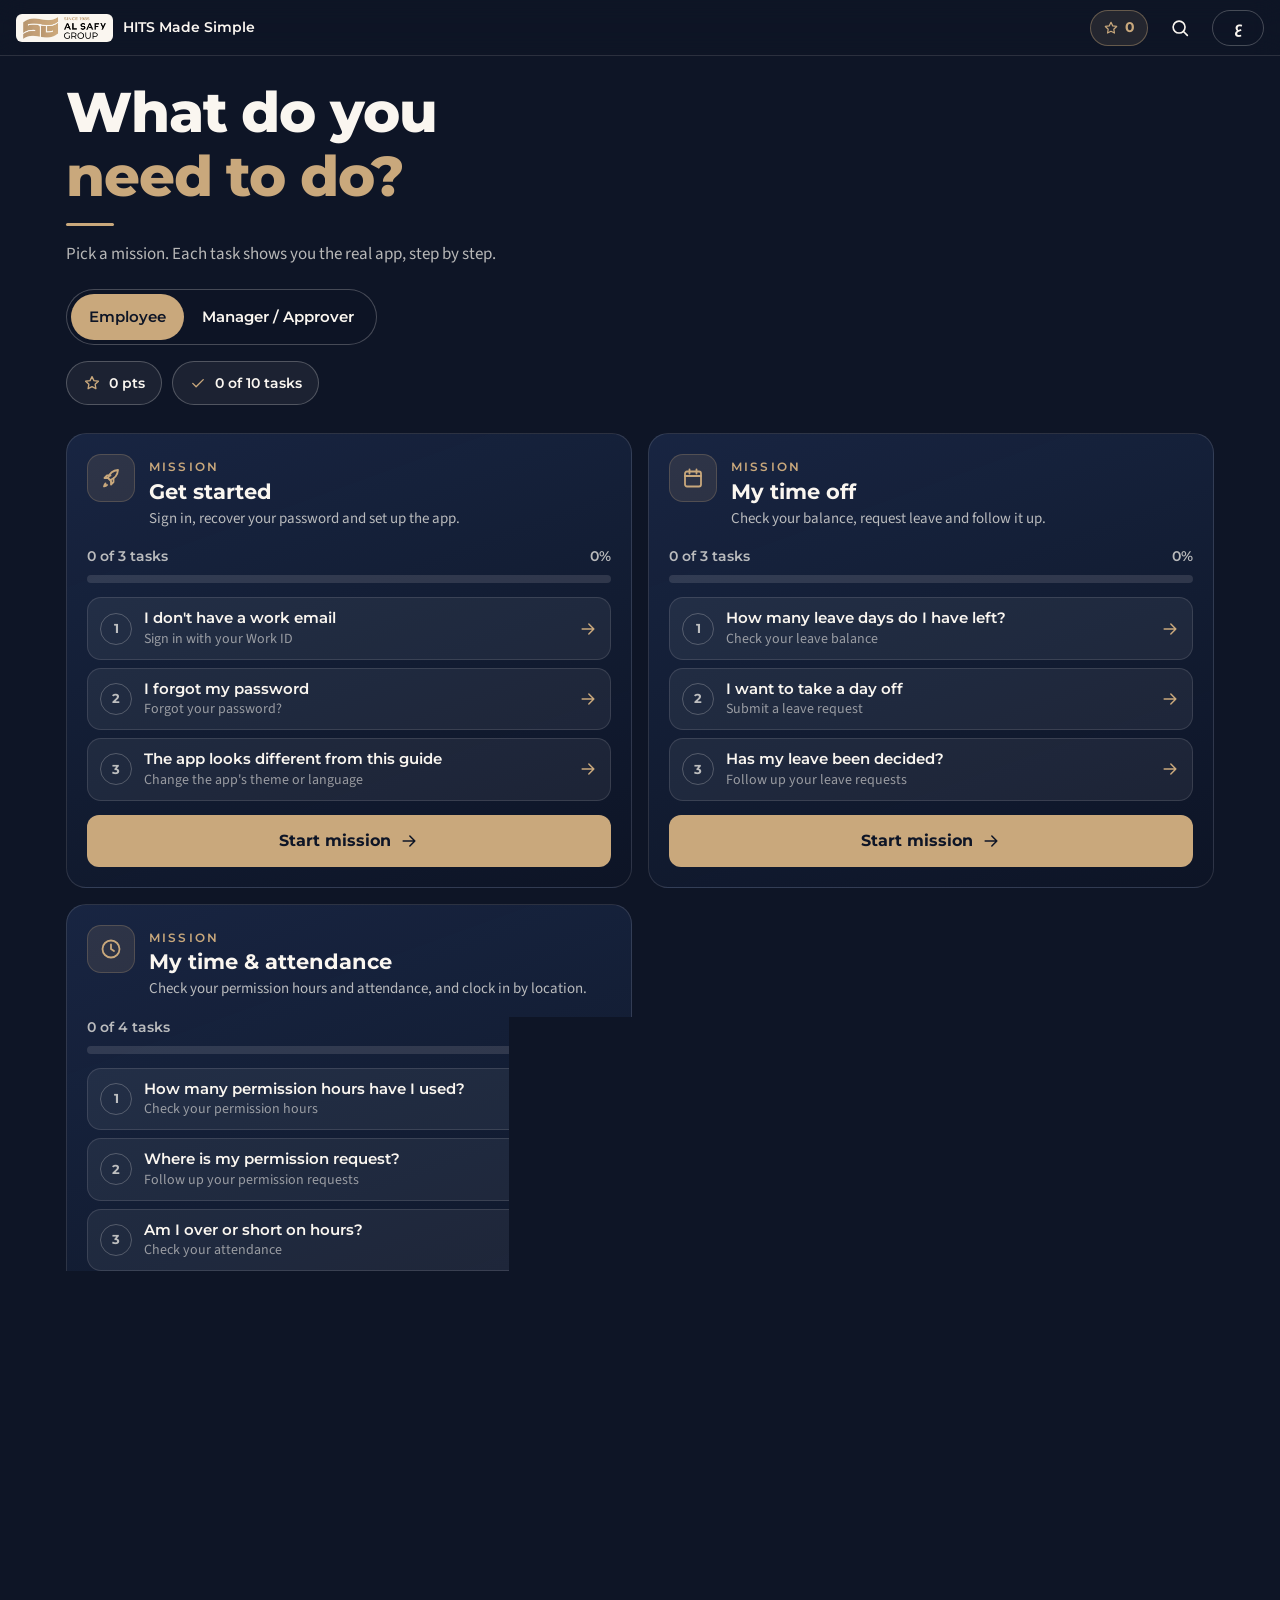
==== v3/index.html @ d75e9162 "Add HITS Made Simple v3.0 preview at /v3/ Missions with progress bars, points and a final question p" ====
<!DOCTYPE html>
<html lang="en" dir="ltr">
<head>
<meta charset="utf-8">
<title>HITS Made Simple</title>
<meta name="viewport" content="width=device-width, initial-scale=1, viewport-fit=cover">
<meta name="robots" content="noindex, nofollow">
<meta name="theme-color" content="#0E1526">
<meta name="apple-mobile-web-app-capable" content="yes">
<meta name="mobile-web-app-capable" content="yes">
<meta name="apple-mobile-web-app-title" content="HITS Made Simple">
<meta name="application-name" content="HITS Made Simple">
<meta name="description" content="HITS Made Simple — step-by-step missions for the HITS Easy Go app. Al Safy Group People & Culture.">
<link rel="apple-touch-icon" href="assets/img/icon-180.png">
<link rel="icon" href="assets/img/icon-180.png">
<link rel="preload" href="assets/fonts/montserrat-latin.woff2" as="font" type="font/woff2" crossorigin>
<link rel="stylesheet" href="assets/app.css?v=3.0">
</head>
<body>
<div id="app"></div>
<noscript><p style="padding:24px;color:#FAF6F0">Please turn on JavaScript to use HITS Made Simple.</p></noscript>
<script src="assets/data.js?v=3.0"></script>
<script src="assets/config.js?v=3.0"></script>
<script src="assets/app.js?v=3.0"></script>
</body>
</html>
---- v3/assets/app.css ----
/* HITS Made Simple v3 — Al Safy HITS Playbook design system (locked palette) */
@font-face{font-family:'Montserrat';font-style:normal;font-weight:400 800;font-display:swap;src:url(fonts/montserrat-latin.woff2) format('woff2');unicode-range:U+0000-00FF,U+0131,U+0152-0153,U+02BB-02BC,U+02C6,U+02DA,U+02DC,U+0304,U+0308,U+0329,U+2000-206F,U+20AC,U+2122,U+2191,U+2193,U+2212,U+2215,U+FEFF,U+FFFD}
@font-face{font-family:'Montserrat';font-style:normal;font-weight:400 800;font-display:swap;src:url(fonts/montserrat-latin-ext.woff2) format('woff2');unicode-range:U+0100-02BA,U+02BD-02C5,U+02C7-02CC,U+02CE-02D7,U+02DD-02FF,U+1E00-1EFF,U+20A0-20C0,U+2C60-2C7F,U+A720-A7FF}
@font-face{font-family:'Source Sans 3';font-style:normal;font-weight:400 700;font-display:swap;src:url(fonts/source-latin.woff2) format('woff2');unicode-range:U+0000-00FF,U+0131,U+0152-0153,U+02BB-02BC,U+02C6,U+02DA,U+02DC,U+0304,U+0308,U+0329,U+2000-206F,U+20AC,U+2122,U+2191,U+2193,U+2212,U+2215,U+FEFF,U+FFFD}
@font-face{font-family:'Source Sans 3';font-style:normal;font-weight:400 700;font-display:swap;src:url(fonts/source-latin-ext.woff2) format('woff2');unicode-range:U+0100-02BA,U+02BD-02C5,U+02C7-02CC,U+02CE-02D7,U+02DD-02FF,U+1E00-1EFF,U+20A0-20C0,U+2C60-2C7F,U+A720-A7FF}
@font-face{font-family:'Noto Kufi Arabic';font-style:normal;font-weight:400 700;font-display:swap;src:url(fonts/kufi-arabic.woff2) format('woff2');unicode-range:U+0600-06FF,U+0750-077F,U+0870-088E,U+0890-0891,U+0897-08E1,U+08E3-08FF,U+200C-200E,U+2010-2011,U+204F,U+2E41,U+FB50-FDFF,U+FE70-FE74,U+FE76-FEFC}
@font-face{font-family:'Noto Sans Arabic';font-style:normal;font-weight:400 700;font-display:swap;src:url(fonts/notosans-arabic.woff2) format('woff2');unicode-range:U+0600-06FF,U+0750-077F,U+0870-088E,U+0890-0891,U+0897-08E1,U+08E3-08FF,U+200C-200E,U+2010-2011,U+204F,U+2E41,U+FB50-FDFF,U+FE70-FE74,U+FE76-FEFC}

:root{
  --cream:#FAF6F0;--tan:#C9A87C;--navy:#1B2A4A;--deep:#0E1526;--ink:#262628;
  --cream-88:rgba(250,246,240,.88);--cream-72:rgba(250,246,240,.72);--cream-56:rgba(250,246,240,.56);--cream-24:rgba(250,246,240,.24);--cream-12:rgba(250,246,240,.12);--cream-06:rgba(250,246,240,.06);
  --tan-56:rgba(201,168,124,.56);--tan-40:rgba(201,168,124,.40);--tan-24:rgba(201,168,124,.24);--tan-12:rgba(201,168,124,.12);
  --navy-80:rgba(27,42,74,.80);--navy-56:rgba(27,42,74,.56);--deep-80:rgba(14,21,38,.80);--deep-45:rgba(14,21,38,.45);
  --fh:'Montserrat','Noto Kufi Arabic',system-ui,sans-serif;
  --fb:'Source Sans 3','Source Sans Pro','Noto Sans Arabic',system-ui,sans-serif;
  --ease:cubic-bezier(.2,.7,.2,1);--ease-io:cubic-bezier(.65,0,.35,1);
  --ring:0 0 0 2px var(--deep),0 0 0 4px var(--tan);
  --hdr:56px;--bar:76px;--safe-b:env(safe-area-inset-bottom,0px);
}
*{box-sizing:border-box}
html,body{margin:0;background:var(--deep);color:var(--cream);font-family:var(--fb);font-size:17px;line-height:1.5;-webkit-font-smoothing:antialiased;overflow-x:hidden;-webkit-tap-highlight-color:transparent}
html[lang=ar] body{line-height:1.7}
body{min-height:100vh;min-height:100dvh}
body::before{content:"";position:fixed;inset:0;z-index:-1;background:linear-gradient(180deg,rgba(14,21,38,.25),rgba(14,21,38,.6)),url(img/page-bg.webp) center/cover no-repeat,var(--deep)}
h1,h2,h3{font-family:var(--fh);font-weight:700;line-height:1.15;margin:0;text-wrap:balance}
html[lang=ar] h1,html[lang=ar] h2,html[lang=ar] h3{line-height:1.4}
p{margin:0;text-wrap:pretty}
button{font:inherit;color:inherit}
a{color:var(--tan)}
:focus-visible{outline:none;box-shadow:var(--ring)}
bdi.l{white-space:nowrap;unicode-bidi:isolate}
.sr{position:absolute;top:0;left:0;width:1px;height:1px;overflow:hidden;clip:rect(0 0 0 0);white-space:nowrap}
.skip{position:absolute;left:8px;top:-60px;z-index:99;background:var(--tan);color:var(--deep);padding:10px 14px;border-radius:8px;font-weight:700}
.skip:focus{top:8px}

/* ---------- header (fixed positions in both languages) ---------- */
.hdr{position:sticky;top:0;z-index:30;height:var(--hdr);display:flex;align-items:center;gap:10px;padding:0 16px;background:rgba(14,21,38,.86);backdrop-filter:blur(14px);-webkit-backdrop-filter:blur(14px);border-bottom:1px solid var(--cream-12)}
.brand{display:flex;align-items:center;gap:10px;min-width:0;flex:1;text-decoration:none;color:var(--cream);border-radius:10px}
.plate{background:var(--cream);border-radius:6px;padding:3px 7px;display:flex;align-items:center;flex:none}
.plate img{height:22px;width:auto;display:block}
.brand b{font-family:var(--fh);font-weight:600;font-size:14px;white-space:nowrap;overflow:hidden;text-overflow:ellipsis}
.chip-pts{display:inline-flex;align-items:center;gap:6px;height:36px;padding:0 12px;border-radius:999px;border:1px solid var(--tan-40);background:var(--tan-12);color:var(--tan);font-family:var(--fh);font-weight:700;font-size:14px;white-space:nowrap}
.chip-pts svg{width:16px;height:16px}
.chip-pts.pop{animation:pop .6s var(--ease)}
@keyframes pop{0%{transform:scale(1)}35%{transform:scale(1.18);background:var(--tan);color:var(--deep)}100%{transform:scale(1)}}
.ibtn{width:44px;height:44px;border-radius:999px;border:0;background:transparent;display:grid;place-items:center;cursor:pointer;color:var(--cream);flex:none}
.ibtn svg{width:22px;height:22px}
.ibtn:hover{background:var(--cream-06)}
.lang{height:36px;min-width:52px;padding:0 12px;border-radius:999px;border:1px solid var(--cream-24);background:transparent;color:var(--cream);font-family:'Noto Kufi Arabic','Montserrat',sans-serif;font-weight:700;font-size:15px;cursor:pointer;flex:none}
.lang[data-to=en]{font-family:'Montserrat',sans-serif}

/* ---------- layout ---------- */
main{display:block}
.wrap{max-width:1180px;margin:0 auto;padding:24px 16px 48px}
.eyebrow{font-family:var(--fh);font-size:12px;font-weight:600;letter-spacing:.18em;text-transform:uppercase;color:var(--tan)}
html[lang=ar] .eyebrow{letter-spacing:0;text-transform:none;font-size:14px}
.two{display:block}
.two span{display:block}
.two span+span{color:var(--tan)}
.rule{width:48px;height:3px;border-radius:2px;background:var(--tan);margin:14px 0 16px}
.muted{color:var(--cream-72)}

/* ---------- home ---------- */
.hero h1{font-size:clamp(34px,8.6vw,56px);font-weight:800;letter-spacing:-.02em}
html[lang=ar] .hero h1{letter-spacing:0;font-size:clamp(30px,7.6vw,50px)}
.hero p{font-size:17px;color:var(--cream-72);max-width:560px}
.seg{display:inline-flex;padding:4px;border-radius:999px;border:1px solid var(--cream-24);background:var(--deep-80);margin-top:22px;max-width:100%}
.seg button{border:0;background:transparent;color:var(--cream);height:46px;padding:0 18px;border-radius:999px;font-family:var(--fh);font-weight:600;font-size:15px;cursor:pointer;white-space:nowrap}
.seg button[aria-pressed=true]{background:var(--tan);color:var(--deep)}
.stats{display:flex;flex-wrap:wrap;gap:10px;margin-top:16px}
.stat{display:inline-flex;align-items:center;gap:8px;height:44px;padding:0 16px;border-radius:999px;border:1px solid var(--cream-24);background:var(--cream-06);font-family:var(--fh);font-weight:600;font-size:14px}
.stat svg{width:18px;height:18px;color:var(--tan)}
.note{margin-top:14px;font-size:15px;color:var(--cream-72);display:flex;gap:8px;align-items:flex-start}
.note svg{width:18px;height:18px;flex:none;margin-top:3px;color:var(--tan)}
.missions{display:grid;gap:16px;margin-top:28px}
@media(min-width:900px){.missions{grid-template-columns:repeat(2,1fr)}}
.mcard{position:relative;border-radius:20px;border:1px solid var(--cream-12);background:linear-gradient(160deg,rgba(27,42,74,.78),rgba(14,21,38,.72));padding:20px;overflow:hidden}
.mcard.complete{border-color:var(--tan-40)}
.mhead{display:flex;gap:14px;align-items:flex-start}
.micon{width:48px;height:48px;border-radius:14px;background:var(--tan-12);border:1px solid var(--tan-24);display:grid;place-items:center;color:var(--tan);flex:none}
.micon svg{width:24px;height:24px}
.mcard h2{font-size:21px}
.mcard .out{font-size:15px;color:var(--cream-72);margin-top:4px}
.badge-done{position:absolute;top:16px;inset-inline-end:16px;display:inline-flex;align-items:center;gap:6px;height:28px;padding:0 10px;border-radius:999px;background:var(--tan);color:var(--deep);font-family:var(--fh);font-weight:700;font-size:12px}
.badge-done svg{width:14px;height:14px}
.pbar{margin-top:16px}
.pbar .lbl{display:flex;justify-content:space-between;font-size:14px;color:var(--cream-72);font-family:var(--fh);font-weight:600;margin-bottom:8px}
.track{height:8px;border-radius:99px;background:var(--cream-12);overflow:hidden}
.track i{display:block;height:100%;border-radius:99px;background:linear-gradient(90deg,var(--tan),#e3cba6);width:0;transition:width .9s var(--ease)}
.tlist{list-style:none;margin:14px 0 0;padding:0;display:grid;gap:8px}
.trow{display:flex;align-items:center;gap:12px;width:100%;min-height:58px;padding:10px 12px;border-radius:14px;border:1px solid var(--cream-12);background:var(--cream-06);cursor:pointer;text-align:start;color:var(--cream)}
.trow:hover{background:rgba(250,246,240,.1)}
.tnum{width:32px;height:32px;border-radius:999px;border:1.5px solid var(--cream-24);display:grid;place-items:center;font-family:var(--fh);font-weight:700;font-size:13px;color:var(--cream-72);flex:none}
.trow.done .tnum{background:var(--tan);border-color:var(--tan);color:var(--deep)}
.tnum svg{width:16px;height:16px}
.ttxt{flex:1;min-width:0}
.ttxt b{display:block;font-family:var(--fh);font-weight:600;font-size:15px;line-height:1.3}
.ttxt small{display:block;color:var(--cream-56);font-size:14px;line-height:1.35;margin-top:2px}
.trow .go{width:20px;height:20px;color:var(--tan);flex:none}
html[dir=rtl] .trow .go{transform:scaleX(-1)}
.btn{display:inline-flex;align-items:center;justify-content:center;gap:8px;min-height:52px;padding:0 22px;border-radius:12px;border:1px solid transparent;font-family:var(--fh);font-weight:700;font-size:16px;cursor:pointer;text-decoration:none}
.btn svg{width:20px;height:20px}
.btn-p{background:var(--tan);color:var(--deep)}
.btn-p:hover{background:#d6b88f}
.btn-p:focus-visible{background:var(--tan);color:var(--deep)}
.btn-g{background:var(--deep-80);color:var(--cream);border-color:var(--cream-24)}
.btn-g:hover{background:var(--navy)}
.mcard .btn{width:100%;margin-top:14px}
.foot{margin-top:36px;padding-top:20px;border-top:1px solid var(--cream-12);display:grid;gap:14px;color:var(--cream-56);font-size:14px}
.foot .row{display:flex;flex-wrap:wrap;gap:10px;align-items:center}
.tbtn{background:transparent;border:0;color:var(--tan);font-family:var(--fh);font-weight:600;font-size:15px;cursor:pointer;min-height:44px;padding:0 4px;display:inline-flex;align-items:center;gap:8px;text-decoration:underline;text-underline-offset:4px;text-decoration-color:var(--tan-40)}
.tbtn svg{width:18px;height:18px}
.dept select{height:44px;border-radius:10px;border:1px solid var(--cream-24);background:var(--deep-80);color:var(--cream);padding:0 10px;font:inherit;font-size:15px}

/* ---------- search ---------- */
.search{position:fixed;inset:var(--hdr) 0 0 0;z-index:29;background:rgba(14,21,38,.98);padding:14px 16px 18px;overflow:auto}
.search input{width:100%;height:52px;border-radius:12px;border:1px solid var(--cream-24);background:var(--deep-80);color:var(--cream);font:inherit;padding:0 16px}
.search ul{list-style:none;margin:12px 0 0;padding:0;display:grid;gap:8px;max-width:760px}
.search .wrapi{max-width:760px;margin:0 auto}

/* ---------- task view ---------- */
.task{display:flex;flex-direction:column;min-height:calc(100dvh - var(--hdr))}
.strip{display:flex;align-items:center;gap:10px;padding:10px 0 6px}
.strip .mname{font-family:var(--fh);font-weight:600;font-size:13px;color:var(--cream-72);white-space:nowrap;overflow:hidden;text-overflow:ellipsis;flex:1;min-width:0}
.strip .mname b{color:var(--tan);font-weight:700}
.segs{display:flex;gap:4px;flex:none}
.segs i{width:22px;height:5px;border-radius:9px;background:var(--cream-24)}
.segs i.on{background:var(--tan)}
.segs i.cur{background:var(--cream)}
.steprow{display:flex;align-items:center;justify-content:space-between;gap:10px;padding:2px 0 6px}
.dots{display:flex;gap:6px;align-items:center}
.dots i{width:6px;height:6px;border-radius:9px;background:var(--cream-24);transition:all .3s var(--ease)}
.dots i.on{background:var(--tan-56)}
.dots i.cur{width:22px;background:var(--tan);box-shadow:0 0 10px var(--tan-40)}
.steprow span{font-family:var(--fh);font-weight:600;font-size:14px;color:var(--cream-88)}
.tbody{flex:1;display:flex;flex-direction:column;min-height:0;padding:0 16px calc(var(--bar) + var(--safe-b) + 12px)}
.stagebox{flex:1 1 auto;min-height:260px;display:flex;align-items:center;justify-content:center;position:relative}
.copy{padding-top:12px}
.copy h2{font-size:clamp(25px,6.6vw,30px);font-weight:700}
html[lang=ar] .copy h2{font-size:clamp(22px,5.8vw,27px)}
.copy .rule{margin:10px 0 10px}
.copy p{font-size:17px}
.copy .helper{color:var(--cream-72);font-size:15px;margin-top:8px}
.vtag{display:inline-block;margin-top:8px;font-size:11px;font-family:var(--fh);font-weight:700;letter-spacing:.1em;color:var(--deep);background:var(--tan);border-radius:4px;padding:2px 6px}

/* phone stage — layers from the approved Phone Mockup Plate */
.stage{position:relative;aspect-ratio:820/1200;border-radius:16px;overflow:hidden;background:var(--deep);flex:none}
.stage>img.bg,.stage>img.glow,.stage>img.frame{position:absolute;inset:0;width:100%;height:100%;pointer-events:none;user-select:none}
.stage>img.bg{object-fit:cover}
.stage>img.glow{mix-blend-mode:screen}
.slot{position:absolute;left:20%;top:5.333%;width:60%;height:87.667%;border-radius:10.6%/4.9%;overflow:hidden;background:var(--deep);cursor:zoom-in}
.slot .scr{position:absolute;inset:0;width:100%;height:100%;object-fit:cover;object-position:top center;will-change:transform,opacity}
.spot{position:absolute;z-index:5;border-radius:10px;box-shadow:0 0 0 2000px rgba(14,21,38,.62);opacity:0;pointer-events:none}
.hring{position:absolute;z-index:6;border-radius:10px;border:2.5px solid var(--tan);box-shadow:0 0 0 2px rgba(14,21,38,.9),0 0 20px 2px var(--tan-56),inset 0 0 14px var(--tan-24);opacity:0;pointer-events:none}
.ptr{position:absolute;width:22px;height:22px;margin:-11px 0 0 -11px;border-radius:50%;background:radial-gradient(circle,#fff 0 22%,var(--tan) 40%,rgba(201,168,124,.25) 70%,transparent 72%);box-shadow:0 0 16px 4px rgba(201,168,124,.55);opacity:0;pointer-events:none;z-index:8}
.ripple{position:absolute;width:44px;height:44px;margin:-22px 0 0 -22px;border-radius:50%;border:2px solid var(--tan);opacity:0;pointer-events:none;z-index:7}
.zoomchip{position:absolute;bottom:10px;inset-inline-end:10px;z-index:4;display:inline-flex;align-items:center;gap:6px;height:30px;padding:0 12px;border-radius:999px;background:var(--deep-80);border:1px solid var(--cream-24);color:var(--cream);font-family:var(--fh);font-weight:600;font-size:12px;cursor:zoom-in}
.zoomchip svg{width:14px;height:14px}
.swipehint{display:flex;align-items:center;gap:8px;justify-content:center;margin:10px auto 0;height:36px;padding:0 14px;border-radius:999px;border:1px solid var(--cream-24);background:var(--deep-80);font-size:14px;width:max-content;max-width:100%}
.swipehint svg{width:16px;height:16px}

/* intro / quiz / result panels */
.panel{padding:8px 0 0}
.panel h1{font-size:clamp(32px,8vw,44px);font-weight:800;letter-spacing:-.02em}
html[lang=ar] .panel h1{letter-spacing:0;font-size:clamp(28px,7vw,40px)}
.panel .purpose{font-size:17px;color:var(--cream-88)}
.outcome{margin-top:18px;border-radius:14px;border:1px solid var(--tan-24);background:var(--tan-12);padding:14px 16px;display:flex;gap:12px;align-items:flex-start}
.outcome svg{width:22px;height:22px;color:var(--tan);flex:none;margin-top:2px}
.outcome b{display:block;font-family:var(--fh);font-size:13px;color:var(--tan);font-weight:700;margin-bottom:2px}
.pathchip{display:inline-flex;align-items:center;gap:8px;margin-top:8px;height:42px;padding:0 14px;border-radius:10px;border:1px solid var(--cream-24);background:var(--deep-80);font-family:var(--fh);font-weight:600;font-size:15px;direction:ltr}
.lbl2{margin-top:20px}
.gtk{margin-top:22px;display:grid;gap:10px}
.gtk h3{font-size:18px;display:flex;align-items:center;gap:8px}
.gtk h3 svg{width:20px;height:20px;color:var(--tan)}
.gcard{border-radius:14px;border:1px solid var(--cream-12);background:var(--navy-56);padding:14px 16px;font-size:16px;color:var(--cream-88)}
.qcard{margin-top:14px;border-radius:18px;border:1px solid var(--cream-12);background:var(--navy-56);padding:18px}
.qcard .q{font-family:var(--fh);font-weight:700;font-size:20px;line-height:1.35}
.worth{display:inline-flex;align-items:center;gap:6px;margin-top:10px;color:var(--tan);font-family:var(--fh);font-weight:600;font-size:14px}
.worth svg{width:16px;height:16px}
.opts{display:grid;gap:10px;margin-top:16px}
.opt{display:flex;align-items:center;gap:12px;width:100%;min-height:56px;padding:12px 14px;border-radius:12px;border:1.5px solid var(--cream-24);background:var(--deep-80);color:var(--cream);font-size:17px;text-align:start;cursor:pointer;transition:background .2s,border-color .2s}
.opt:hover:not([disabled]){border-color:var(--tan-56)}
.opt .k{width:30px;height:30px;border-radius:999px;border:1.5px solid var(--cream-24);display:grid;place-items:center;font-family:var(--fh);font-weight:700;font-size:13px;flex:none}
.opt .k svg{width:16px;height:16px}
.opt[disabled]{cursor:default}
.opt.right{border-color:var(--tan);background:var(--tan-24)}
.opt.right .k{background:var(--tan);border-color:var(--tan);color:var(--deep)}
.opt.wrong{border-color:var(--cream-56);background:var(--cream-06);opacity:.9}
.opt.wrong .k{background:var(--cream-24);border-color:transparent}
.opt.dim{opacity:.5}
.fb{scroll-margin-bottom:110px;margin-top:16px;border-radius:14px;padding:14px 16px;border:1px solid var(--tan-40);background:var(--tan-12)}
.fb b{font-family:var(--fh);font-size:17px;display:block}
.fb .ra{margin-top:6px;font-weight:600}
.fb p{margin-top:6px;color:var(--cream-88)}
.fb .enc{color:var(--tan);font-weight:600}
.fb.in{animation:fadeup .4s var(--ease) both}
@keyframes fadeup{from{opacity:0;transform:translateY(10px)}to{opacity:1;transform:none}}
.result{text-align:center;padding-top:10px}
.medal{width:96px;height:96px;margin:6px auto 0;border-radius:50%;display:grid;place-items:center;background:radial-gradient(circle at 35% 30%,#e8d3b0,var(--tan) 60%,#a98656);color:var(--deep);box-shadow:0 0 0 6px var(--tan-24),0 0 40px var(--tan-40);animation:medal .7s var(--ease) both}
.medal svg{width:46px;height:46px}
@keyframes medal{from{transform:scale(.4) rotate(-20deg);opacity:0}to{transform:none;opacity:1}}
.result h1{margin-top:18px}
.result .rule{margin:14px auto}
.earn{display:grid;gap:8px;max-width:360px;margin:16px auto 0}
.earn div{display:flex;justify-content:space-between;align-items:center;height:46px;padding:0 16px;border-radius:12px;background:var(--cream-06);border:1px solid var(--cream-12);font-family:var(--fh);font-weight:600;font-size:15px}
.earn div b{color:var(--tan)}
.earn div.no b{color:var(--cream-56)}
.nextcard{margin:22px auto 0;max-width:460px;text-align:start;border-radius:18px;border:1px solid var(--tan-40);background:linear-gradient(160deg,rgba(27,42,74,.9),rgba(14,21,38,.8));padding:16px}
.nextcard .eyebrow{display:block;margin-bottom:8px}
.nextcard .trow{background:var(--cream-06)}
.mdone{margin:22px auto 0;max-width:460px;border-radius:18px;border:1px solid var(--tan);background:var(--tan-12);padding:18px;text-align:center}
.mdone h2{font-size:22px;margin-top:6px}
.mdone p{color:var(--cream-88);margin-top:6px}
.confetti{position:fixed;inset:0;pointer-events:none;z-index:50;overflow:hidden}
.confetti i{position:absolute;top:-12px;width:8px;height:14px;border-radius:2px;opacity:.95}

/* bottom bar: Back always left, Next always right, in both languages */
.bar{position:fixed;left:0;right:0;bottom:0;z-index:25;display:flex;gap:12px;padding:12px 16px calc(12px + var(--safe-b));background:linear-gradient(180deg,rgba(14,21,38,0),rgba(14,21,38,.92) 30%);direction:ltr}
.bar .btn{flex:1;white-space:nowrap;font-size:15px;padding:0 14px;min-width:0}
.bar .btn.bk{flex:0 0 38%}
.bar .btn .t{direction:inherit}
.bar .btn[hidden]{display:none}
html[dir=rtl] .bar .btn .t{direction:rtl}

/* zoom viewer */
.zoom{position:fixed;inset:0;z-index:60;background:rgba(14,21,38,.97);display:flex;flex-direction:column}
.zoom .zt{display:flex;justify-content:flex-end;padding:10px 12px;direction:ltr}
.zoom .zs{flex:1;overflow:auto;touch-action:pan-x pan-y pinch-zoom;display:flex;justify-content:center;align-items:flex-start;padding:0 12px 24px}
.zoom .zi{position:relative;width:min(100%,520px);flex:none}
.zoom .zi.big{width:min(200%,1040px)}
.zoom .zi img{display:block;width:100%;height:auto;border-radius:14px}
.zoom .hring{opacity:1}

/* help */
.help h1{font-size:clamp(32px,8vw,44px);font-weight:800}
.help ul{padding:0;list-style:none;display:grid;gap:10px;margin:16px 0}
.help li{border-radius:14px;border:1px solid var(--cream-12);background:var(--navy-56);padding:14px 16px}
.pill{display:inline-flex;align-items:center;gap:10px;min-height:56px;padding:0 24px;border-radius:999px;background:var(--tan);color:var(--deep);font-family:var(--fh);font-weight:700;font-size:16px;text-decoration:none;direction:ltr}
.pill svg{width:20px;height:20px}
.supp{margin-top:22px;text-align:center;border-radius:18px;border:1px solid var(--cream-12);background:var(--navy-56);padding:22px 16px}
.supp h3{font-size:22px}
.supp .rule{margin:12px auto}
.supp p{color:var(--cream-72);margin-bottom:14px}
details{border-radius:12px;border:1px solid var(--cream-12);background:var(--cream-06);padding:0 14px;margin-top:8px}
summary{min-height:52px;display:flex;align-items:center;font-family:var(--fh);font-weight:600;cursor:pointer;list-style:none}
summary::-webkit-details-marker{display:none}
details p{padding:0 0 14px;color:var(--cream-88)}

/* ---------- desktop ---------- */
@media(min-width:900px){
  .task{min-height:auto}
  .tgrid{display:grid;grid-template-columns:minmax(0,1fr) minmax(0,1fr);gap:48px;align-items:center;max-width:1180px;margin:0 auto;width:100%;padding:16px 32px 32px;min-height:calc(100dvh - var(--hdr) - 8px)}
  .tgrid .stagecol{display:flex;justify-content:center;align-items:center;height:min(calc(100dvh - var(--hdr) - 56px),760px)}
  .tgrid .stagebox{height:100%;width:100%}
  .tgrid .side{max-width:520px}
  .strip,.steprow{padding-left:0;padding-right:0}
  .tbody{padding:0}
  .bar{position:static;background:none;padding:22px 0 0;max-width:520px}
  .bar .btn.bk{flex:0 0 36%}
  .copy h2{font-size:34px}
  .panel h1{font-size:46px}
}
@media(max-width:899px){
  .side{padding:0 16px calc(var(--bar) + var(--safe-b) + 20px)}
  .phase-steps .side{padding-bottom:0}
  .stagebox{min-height:0}
}
@media(max-height:700px) and (max-width:899px){
  .copy p{font-size:16px}.copy .helper{font-size:14px}.copy h2{font-size:23px}
}
@media(prefers-reduced-motion:reduce){*,*::before,*::after{animation-duration:.01ms!important;transition-duration:.01ms!important}}
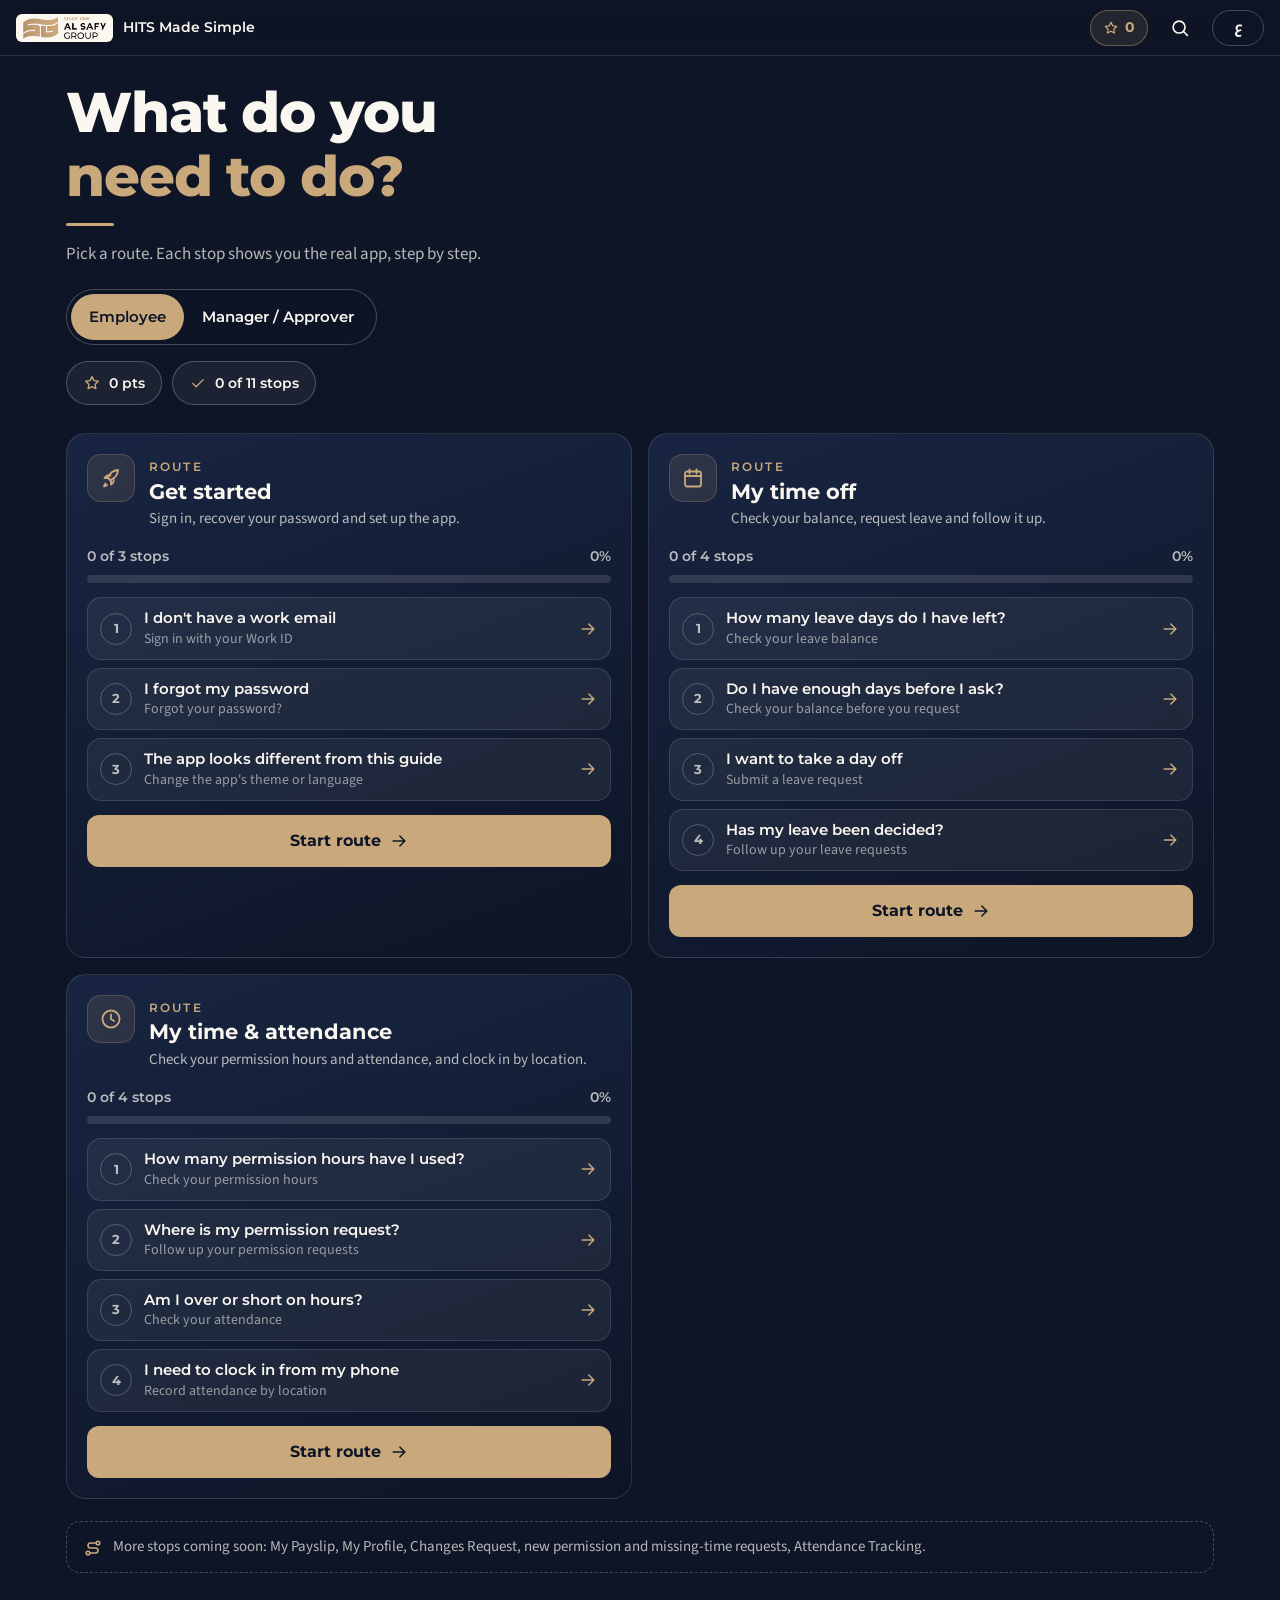
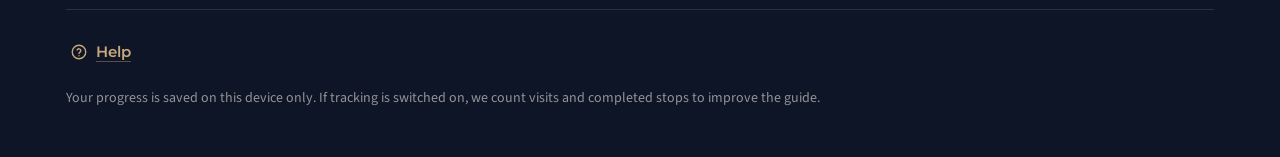
==== commit af619b88: "HITS Made Simple v3.1 preview: routes and stops, inline Start, one-at-a-time tips, Office 365 / Work" ====
--- a/v3/index.html
+++ b/v3/index.html
@@ -10,17 +10,17 @@
 <meta name="mobile-web-app-capable" content="yes">
 <meta name="apple-mobile-web-app-title" content="HITS Made Simple">
 <meta name="application-name" content="HITS Made Simple">
-<meta name="description" content="HITS Made Simple — step-by-step missions for the HITS Easy Go app. Al Safy Group People & Culture.">
+<meta name="description" content="HITS Made Simple — step-by-step routes for the HITS Easy Go app. Al Safy Group People & Culture.">
 <link rel="apple-touch-icon" href="assets/img/icon-180.png">
 <link rel="icon" href="assets/img/icon-180.png">
 <link rel="preload" href="assets/fonts/montserrat-latin.woff2" as="font" type="font/woff2" crossorigin>
-<link rel="stylesheet" href="assets/app.css?v=3.0">
+<link rel="stylesheet" href="assets/app.css?v=3.1">
 </head>
 <body>
 <div id="app"></div>
 <noscript><p style="padding:24px;color:#FAF6F0">Please turn on JavaScript to use HITS Made Simple.</p></noscript>
-<script src="assets/data.js?v=3.0"></script>
-<script src="assets/config.js?v=3.0"></script>
-<script src="assets/app.js?v=3.0"></script>
+<script src="assets/data.js?v=3.1"></script>
+<script src="assets/config.js?v=3.1"></script>
+<script src="assets/app.js?v=3.1"></script>
 </body>
 </html>
--- a/v3/assets/app.css
+++ b/v3/assets/app.css
@@ -269,3 +269,37 @@
   .copy p{font-size:16px}.copy .helper{font-size:14px}.copy h2{font-size:23px}
 }
 @media(prefers-reduced-motion:reduce){*,*::before,*::after{animation-duration:.01ms!important;transition-duration:.01ms!important}}
+
+/* ---------- v3.1 ---------- */
+.typ{position:absolute;z-index:3;display:flex;align-items:center;padding:0 3%;background:#101320;border-radius:3px;color:#fff;font-family:'Source Sans 3',sans-serif;font-weight:600;line-height:1;direction:ltr;pointer-events:none}
+.typ.dots span{letter-spacing:.18em}
+.typ .caret::after{content:"";display:inline-block;width:1.5px;height:1em;margin-inline-start:2px;background:var(--tan);vertical-align:-2px;animation:blink .8s steps(2) infinite}
+@keyframes blink{50%{opacity:0}}
+.tipsheet{position:fixed;inset:0;z-index:55;background:rgba(14,21,38,.6);display:flex;align-items:flex-end;justify-content:center;padding:16px 16px calc(16px + var(--safe-b));animation:fadein .2s ease both}
+.tipsheet.out{opacity:0;transition:opacity .2s}
+@keyframes fadein{from{opacity:0}to{opacity:1}}
+.tipcard{width:min(100%,520px);border-radius:20px;border:1px solid var(--tan-40);background:linear-gradient(160deg,#1f3157,#0f1830);box-shadow:0 24px 64px rgba(0,0,0,.5),0 0 40px var(--tan-12);padding:22px 20px 18px;animation:sheetup .35s var(--ease) both}
+@keyframes sheetup{from{transform:translateY(30px);opacity:0}to{transform:none;opacity:1}}
+.tipicon{width:44px;height:44px;border-radius:14px;background:var(--tan);color:var(--deep);display:grid;place-items:center;margin-bottom:12px}
+.tipicon svg{width:24px;height:24px}
+.tipcard p{font-size:18px;line-height:1.5;margin:8px 0 18px;color:var(--cream)}
+html[lang=ar] .tipcard p{line-height:1.8}
+.tipcard .btn{width:100%}
+@media(min-width:900px){.tipsheet{align-items:center}}
+.intro .back{margin:0 0 10px;padding:0;min-height:40px;font-size:14px;text-decoration:none}
+.intro h1{margin-top:2px}
+.intro .purpose{font-size:18px}
+.meta{display:flex;flex-wrap:wrap;gap:8px;margin-top:14px}
+.meta .pathchip{margin-top:0;height:36px;font-size:14px}
+.mchip{display:inline-flex;align-items:center;height:36px;padding:0 12px;border-radius:10px;background:var(--cream-06);border:1px solid var(--cream-12);font-size:14px;color:var(--cream-72);font-family:var(--fh);font-weight:600}
+.startbtn{width:100%;margin-top:18px;min-height:56px;font-size:17px;box-shadow:0 10px 30px var(--tan-24)}
+@media(min-width:900px){.startbtn{width:auto;min-width:240px}}
+.preview{display:flex;justify-content:center;margin-top:20px;opacity:.95}
+.preview .stage{flex:none}
+.preview .zoomchip{display:none}
+.coming{display:flex;gap:10px;align-items:flex-start;margin-top:22px;padding:14px 16px;border-radius:14px;border:1px dashed var(--cream-24);color:var(--cream-72);font-size:15px}
+.coming svg{width:20px;height:20px;color:var(--tan);flex:none;margin-top:2px}
+.bar[hidden]{display:none}
+
+.opt.dim{display:none}
+@media(max-width:420px){.brand b{white-space:normal;font-size:12.5px;line-height:1.15;max-width:76px;overflow:visible}}
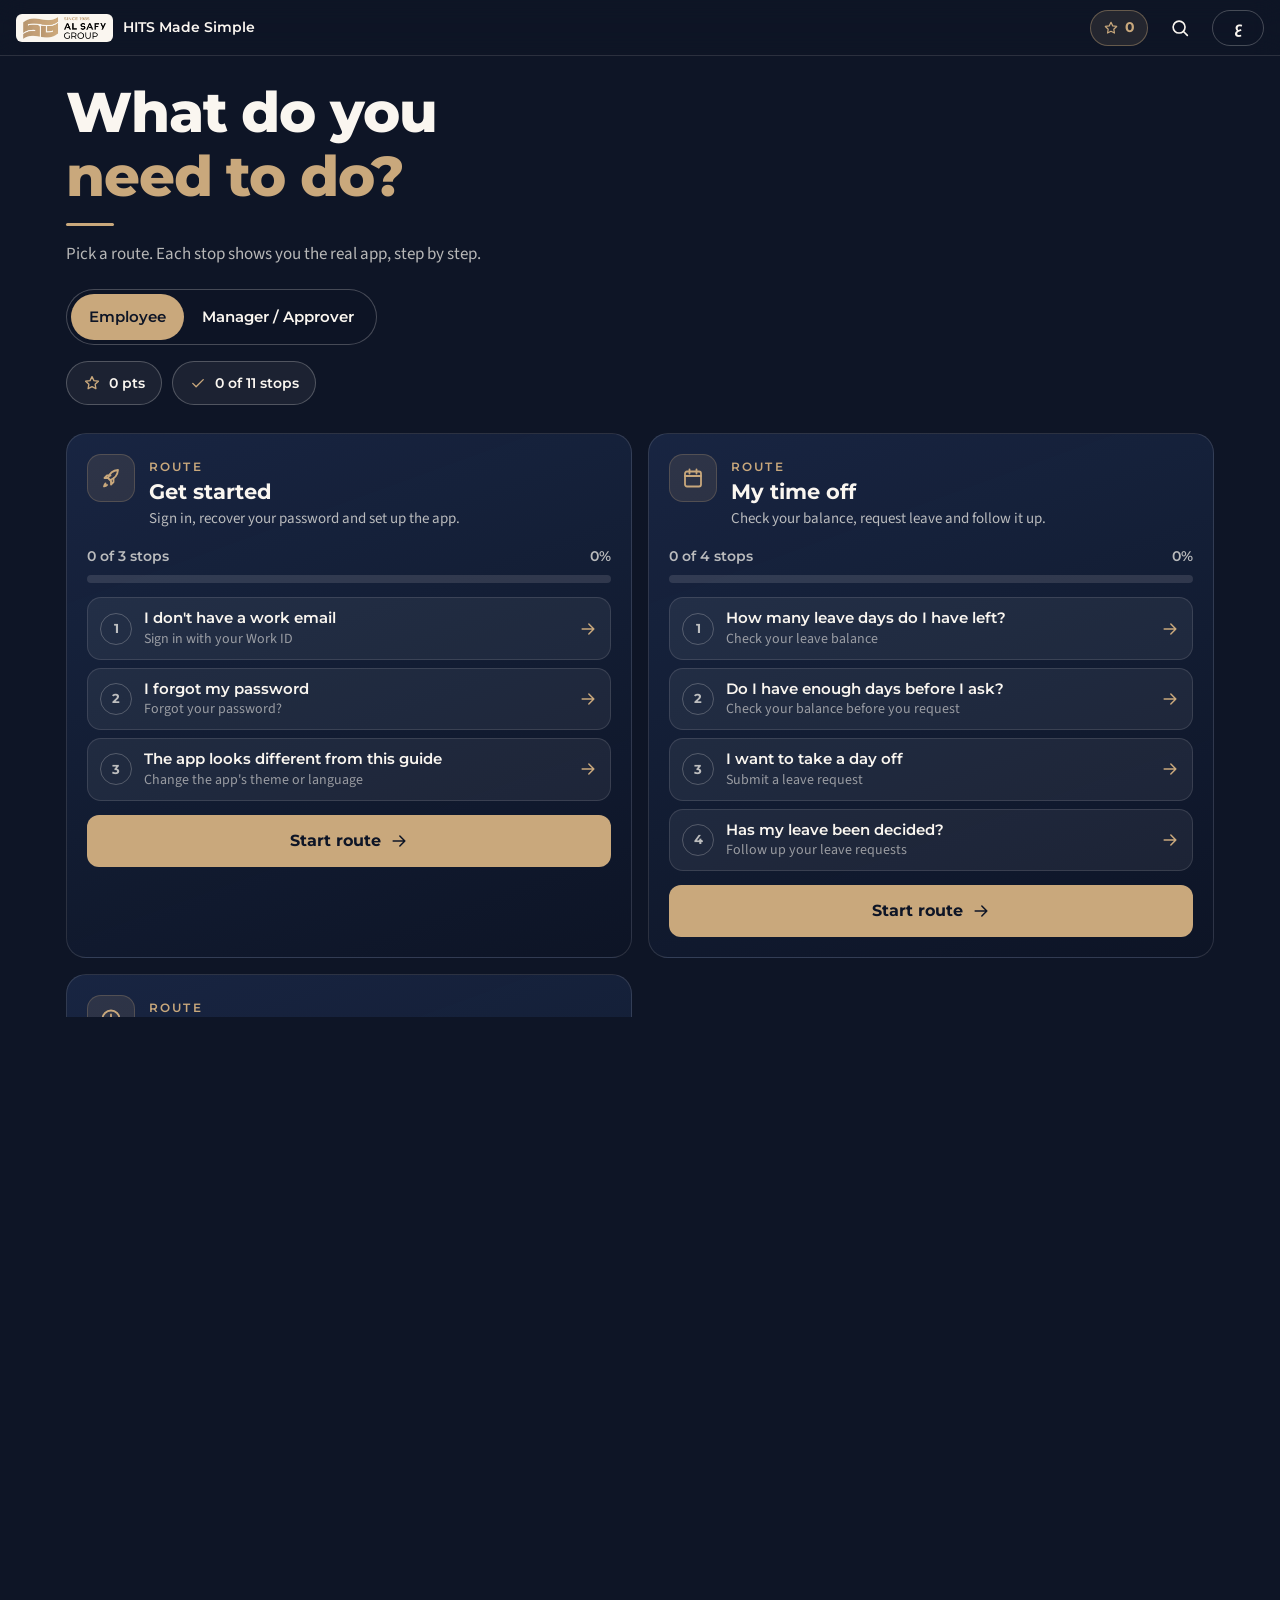
==== commit ac048de9: "v3.2: Arabic app screens for employee and manager views, Arabic button names, 4 new Arabic stops, ap" ====
--- a/v3/index.html
+++ b/v3/index.html
@@ -14,13 +14,13 @@
 <link rel="apple-touch-icon" href="assets/img/icon-180.png">
 <link rel="icon" href="assets/img/icon-180.png">
 <link rel="preload" href="assets/fonts/montserrat-latin.woff2" as="font" type="font/woff2" crossorigin>
-<link rel="stylesheet" href="assets/app.css?v=3.1">
+<link rel="stylesheet" href="assets/app.css?v=3.2">
 </head>
 <body>
 <div id="app"></div>
 <noscript><p style="padding:24px;color:#FAF6F0">Please turn on JavaScript to use HITS Made Simple.</p></noscript>
-<script src="assets/data.js?v=3.1"></script>
-<script src="assets/config.js?v=3.1"></script>
-<script src="assets/app.js?v=3.1"></script>
+<script src="assets/data.js?v=3.2"></script>
+<script src="assets/config.js?v=3.2"></script>
+<script src="assets/app.js?v=3.2"></script>
 </body>
 </html>
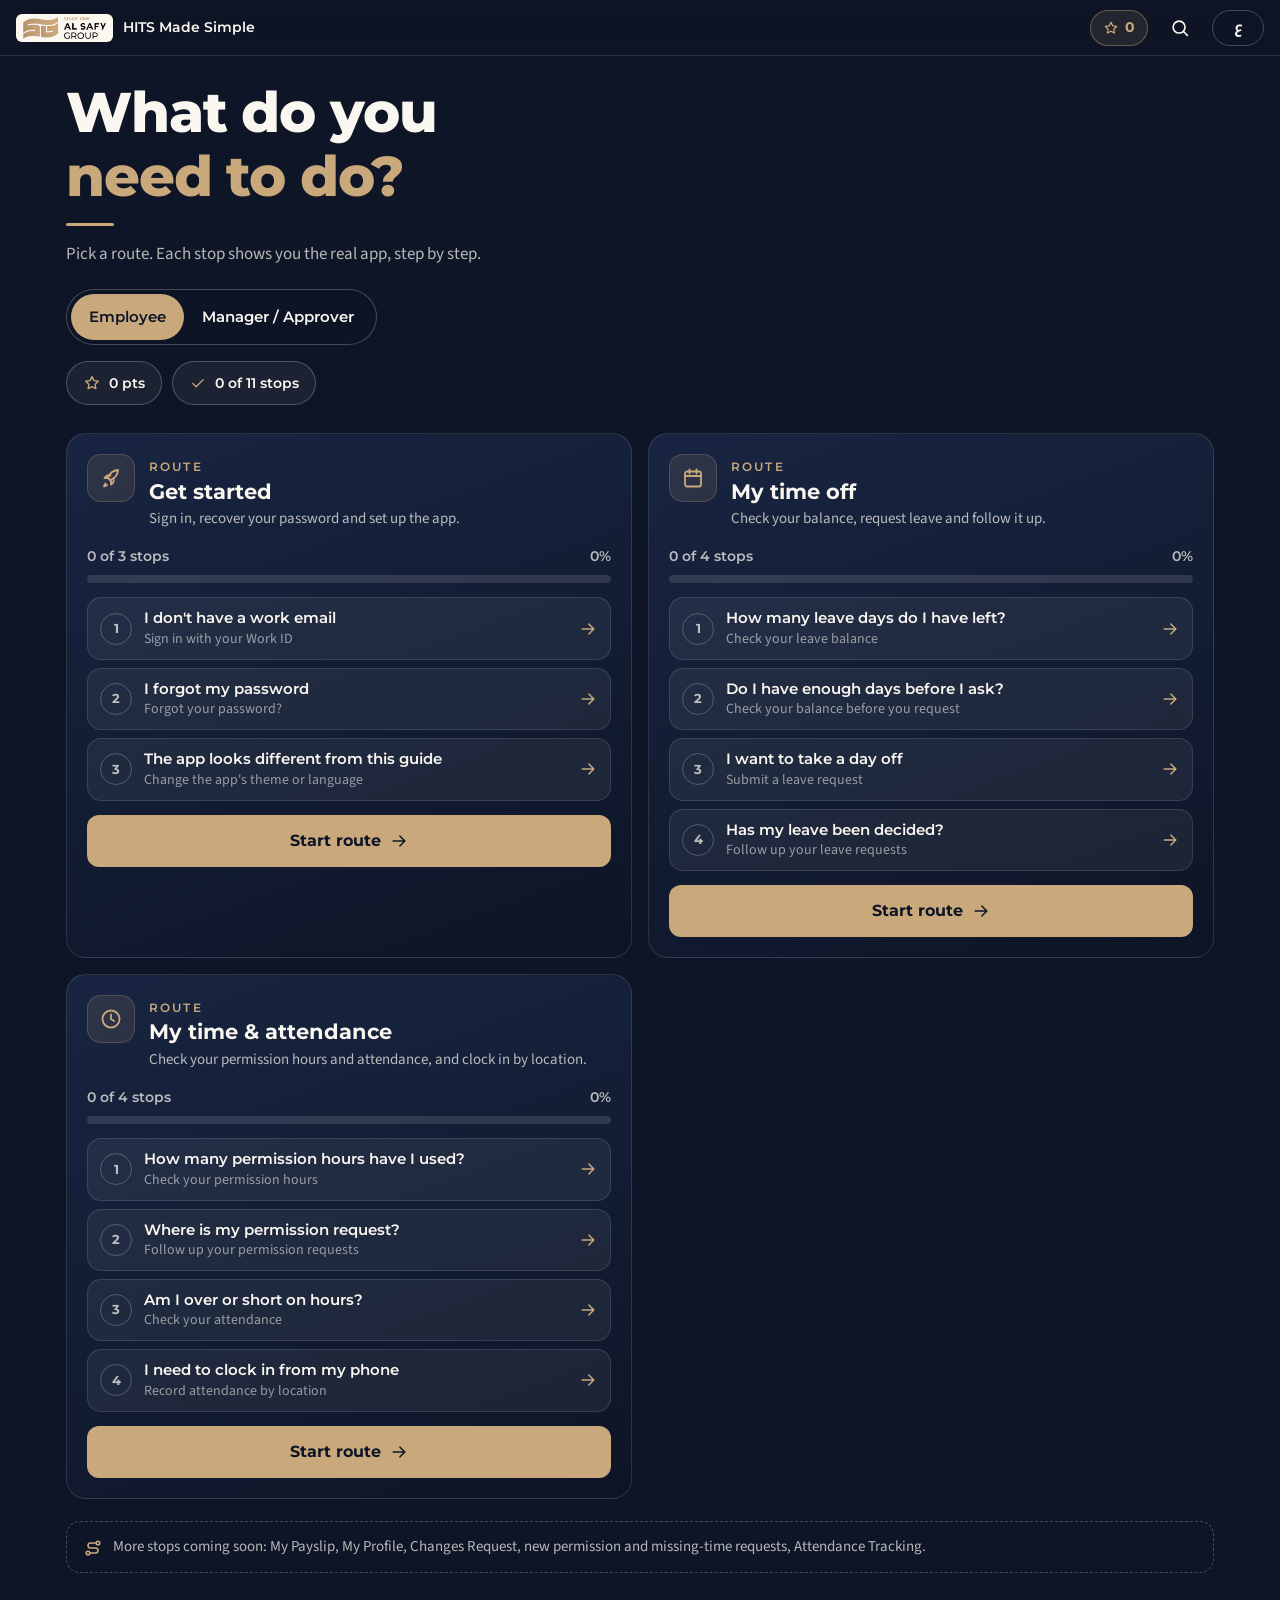
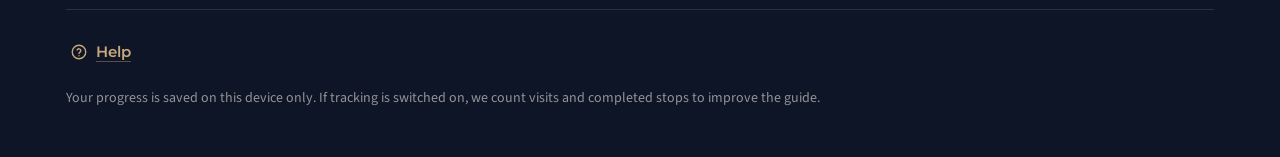
==== commit 7d25255e: "v3.3: Arabic questions and copy fully in Arabic, English-only steps hidden in Arabic Co-Authored-By:" ====
--- a/v3/index.html
+++ b/v3/index.html
@@ -14,13 +14,13 @@
 <link rel="apple-touch-icon" href="assets/img/icon-180.png">
 <link rel="icon" href="assets/img/icon-180.png">
 <link rel="preload" href="assets/fonts/montserrat-latin.woff2" as="font" type="font/woff2" crossorigin>
-<link rel="stylesheet" href="assets/app.css?v=3.2">
+<link rel="stylesheet" href="assets/app.css?v=3.3">
 </head>
 <body>
 <div id="app"></div>
 <noscript><p style="padding:24px;color:#FAF6F0">Please turn on JavaScript to use HITS Made Simple.</p></noscript>
-<script src="assets/data.js?v=3.2"></script>
-<script src="assets/config.js?v=3.2"></script>
-<script src="assets/app.js?v=3.2"></script>
+<script src="assets/data.js?v=3.3"></script>
+<script src="assets/config.js?v=3.3"></script>
+<script src="assets/app.js?v=3.3"></script>
 </body>
 </html>
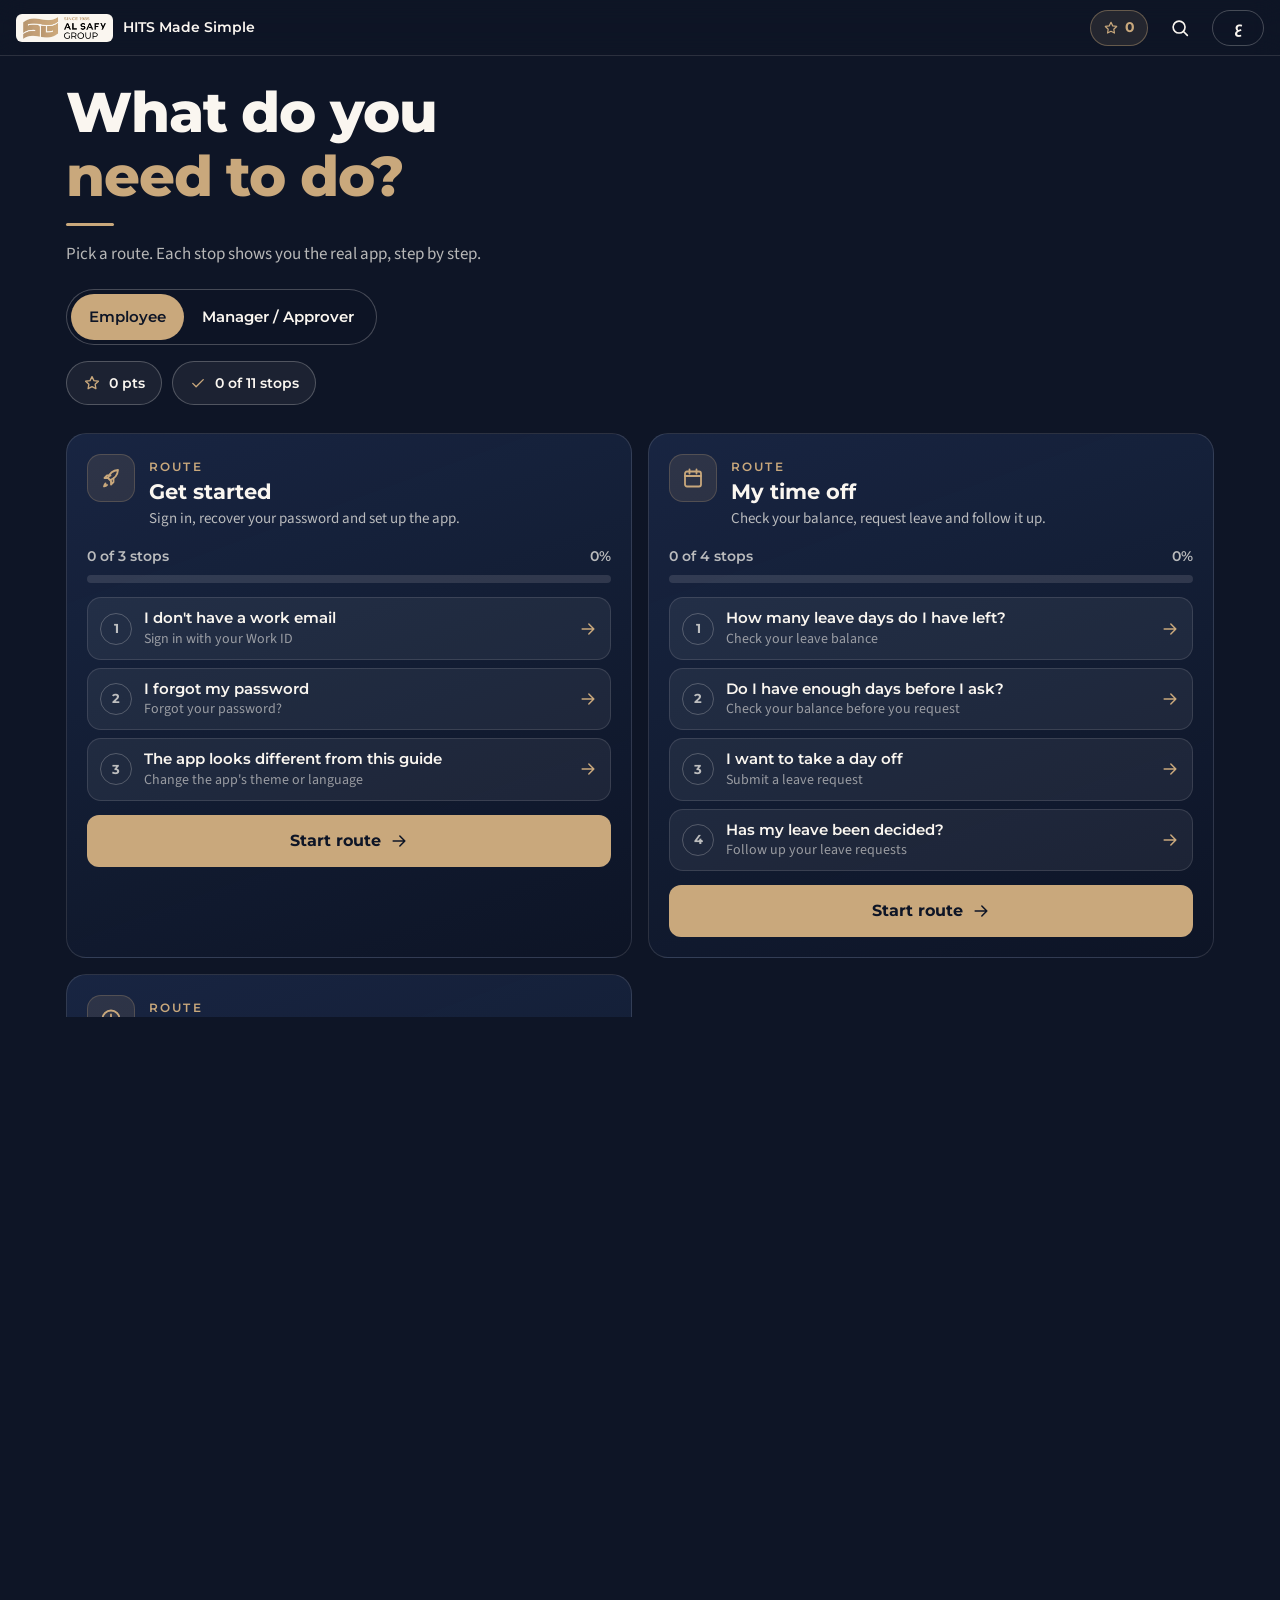
==== commit c1167576: "v3.5: dummy data instead of blur, clear leave balance screens, new dark home screen, rewritten quest" ====
--- a/v3/index.html
+++ b/v3/index.html
@@ -14,13 +14,13 @@
 <link rel="apple-touch-icon" href="assets/img/icon-180.png">
 <link rel="icon" href="assets/img/icon-180.png">
 <link rel="preload" href="assets/fonts/montserrat-latin.woff2" as="font" type="font/woff2" crossorigin>
-<link rel="stylesheet" href="assets/app.css?v=3.3">
+<link rel="stylesheet" href="assets/app.css?v=3.5">
 </head>
 <body>
 <div id="app"></div>
 <noscript><p style="padding:24px;color:#FAF6F0">Please turn on JavaScript to use HITS Made Simple.</p></noscript>
-<script src="assets/data.js?v=3.3"></script>
-<script src="assets/config.js?v=3.3"></script>
-<script src="assets/app.js?v=3.3"></script>
+<script src="assets/data.js?v=3.5"></script>
+<script src="assets/config.js?v=3.5"></script>
+<script src="assets/app.js?v=3.5"></script>
 </body>
 </html>
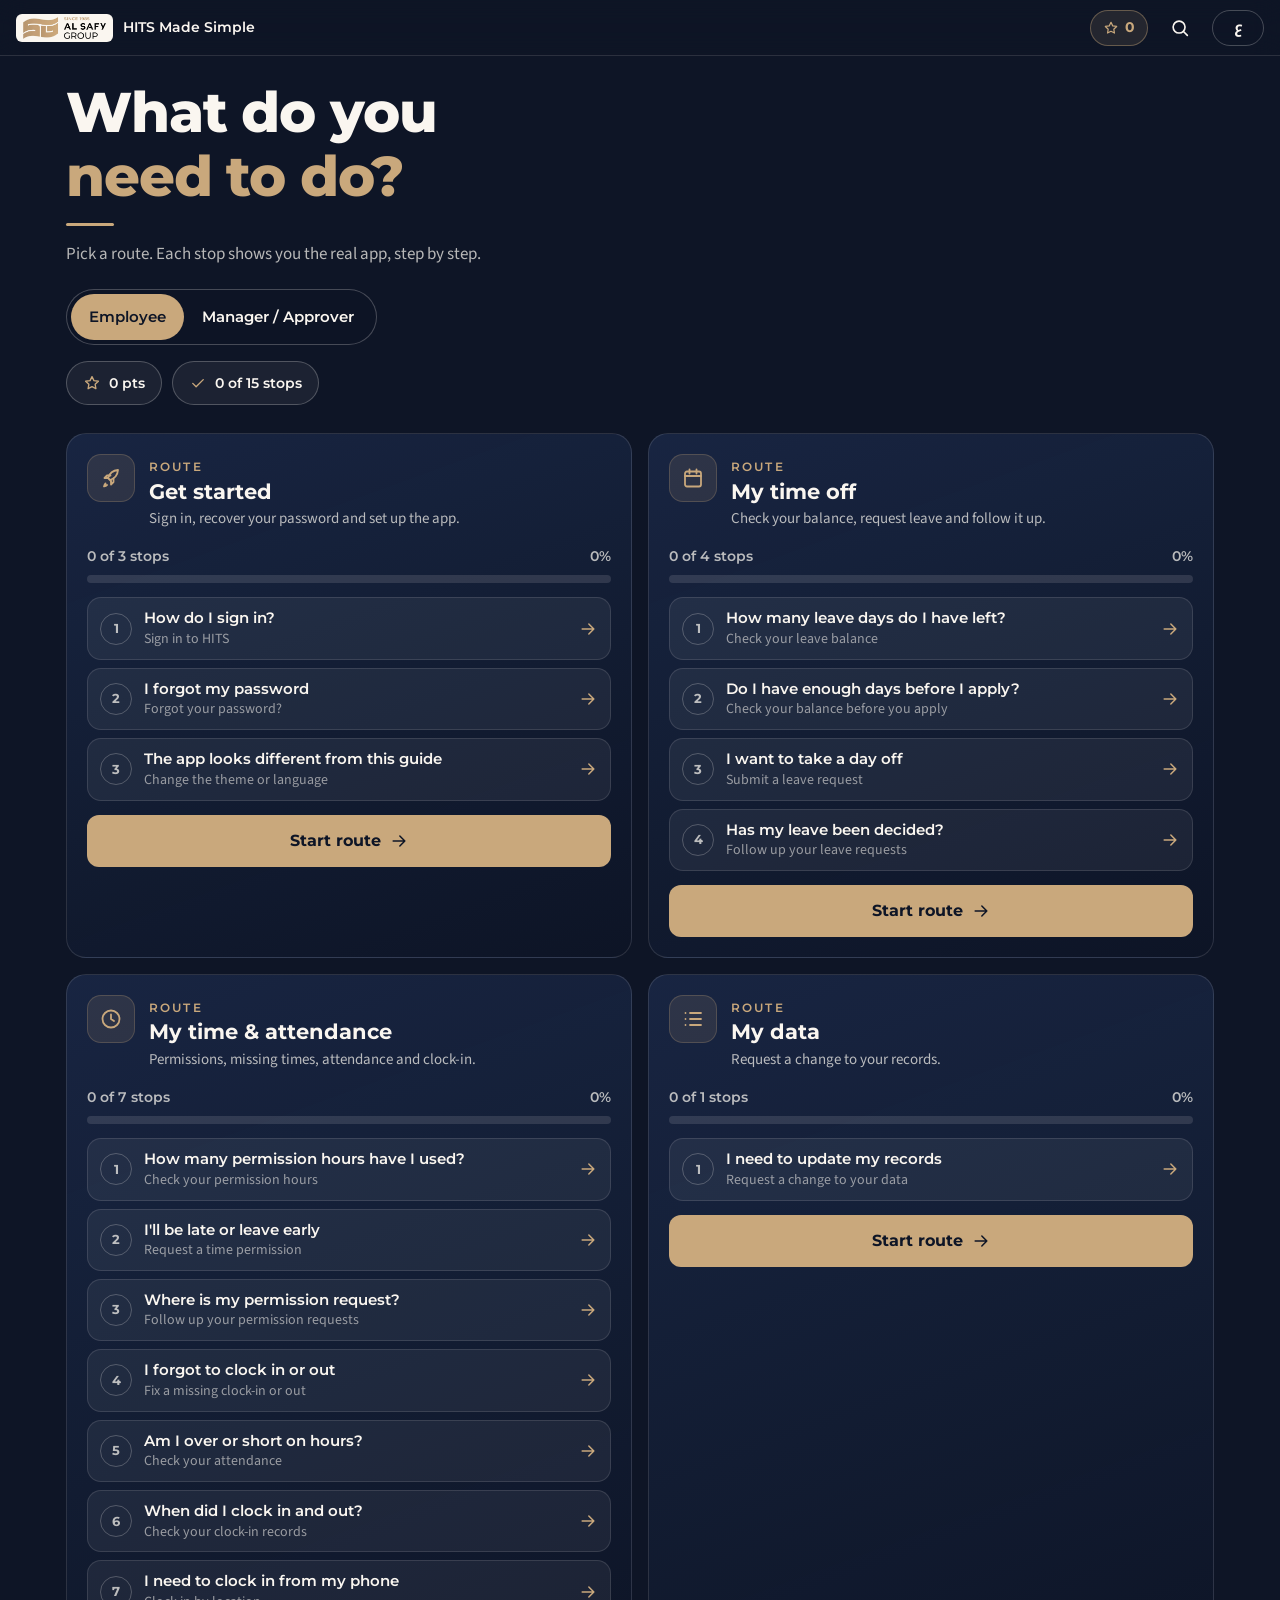
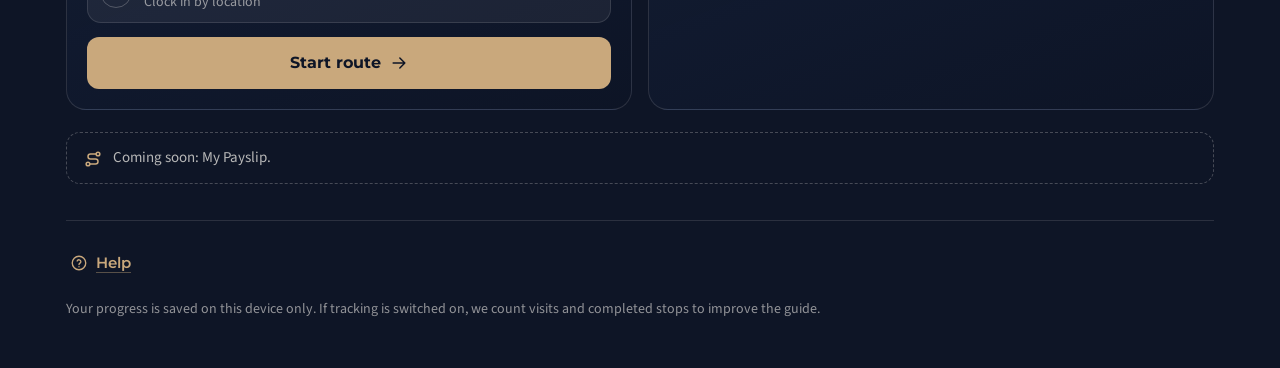
==== commit f8996143: "v4.0: rebuilt on the four approved screenshot sets (EN/AR x employee/manager), no reflected photos, " ====
--- a/v3/index.html
+++ b/v3/index.html
@@ -14,13 +14,13 @@
 <link rel="apple-touch-icon" href="assets/img/icon-180.png">
 <link rel="icon" href="assets/img/icon-180.png">
 <link rel="preload" href="assets/fonts/montserrat-latin.woff2" as="font" type="font/woff2" crossorigin>
-<link rel="stylesheet" href="assets/app.css?v=3.5">
+<link rel="stylesheet" href="assets/app.css?v=4.0">
 </head>
 <body>
 <div id="app"></div>
 <noscript><p style="padding:24px;color:#FAF6F0">Please turn on JavaScript to use HITS Made Simple.</p></noscript>
-<script src="assets/data.js?v=3.5"></script>
-<script src="assets/config.js?v=3.5"></script>
-<script src="assets/app.js?v=3.5"></script>
+<script src="assets/data.js?v=4.0"></script>
+<script src="assets/config.js?v=4.0"></script>
+<script src="assets/app.js?v=4.0"></script>
 </body>
 </html>
--- a/v3/assets/app.css
+++ b/v3/assets/app.css
@@ -303,3 +303,9 @@
 
 .opt.dim{display:none}
 @media(max-width:420px){.brand b{white-space:normal;font-size:12.5px;line-height:1.15;max-width:76px;overflow:visible}}
+
+/* v4: Home button — always in the same place, both languages */
+.homebtn{display:inline-flex;align-items:center;gap:6px;height:36px;padding:0 12px;border-radius:999px;background:var(--tan);color:var(--deep);font-family:var(--fh);font-weight:700;font-size:14px;text-decoration:none;flex:none}
+.homebtn svg{width:18px;height:18px}
+html[lang=ar] .homebtn{font-family:'Noto Kufi Arabic',var(--fh)}
+@media(max-width:400px){.homebtn span{display:none}.homebtn{width:40px;padding:0;justify-content:center}.brand b{display:none}}
